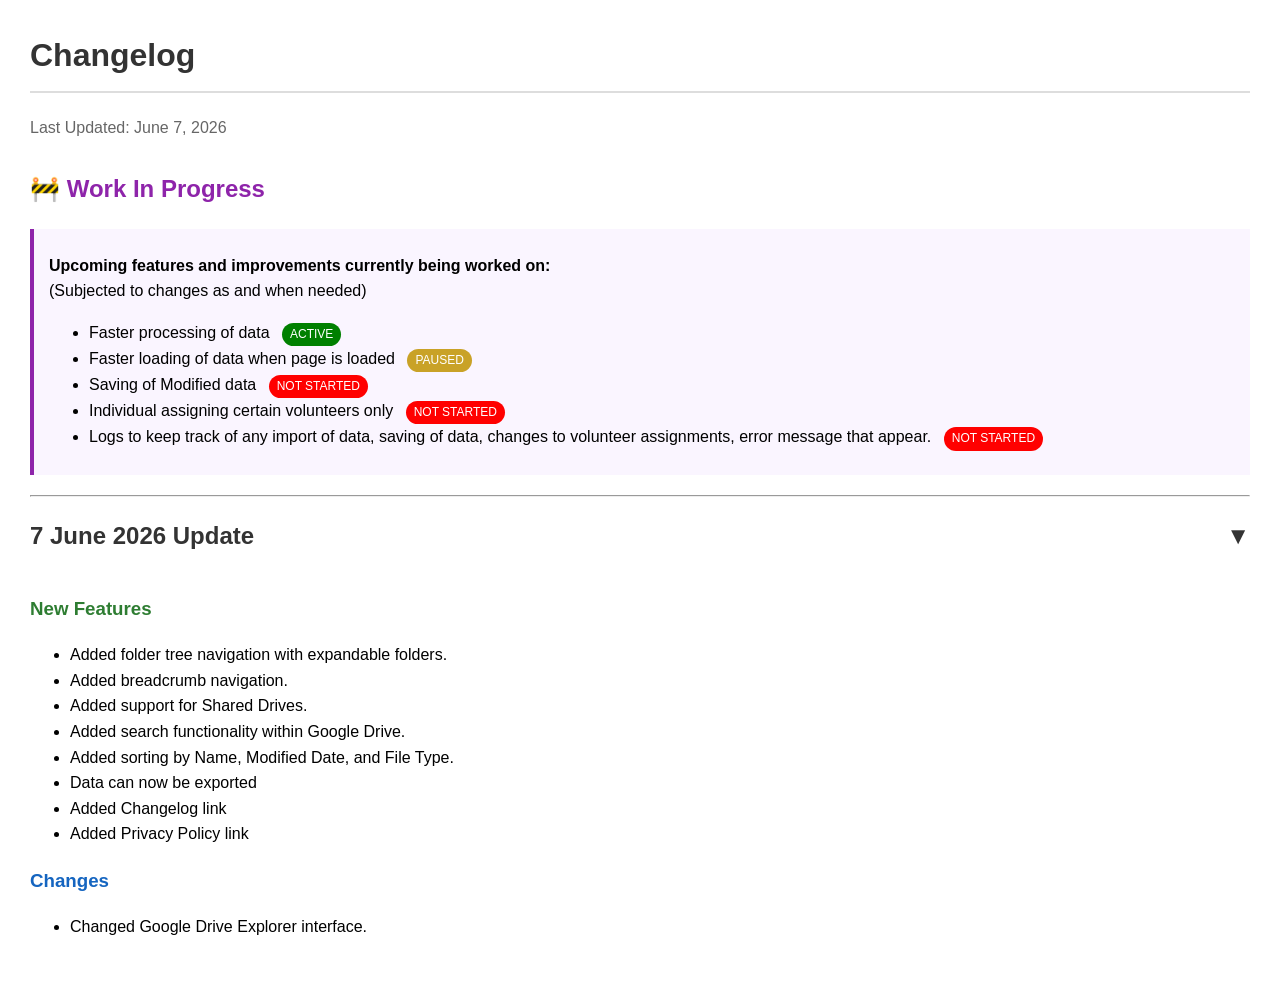
==== Webpage/changelog.html @ ed9d00ed "change google drive interface, export of data is working" ====
<!DOCTYPE html>
<html>
<head>
<style>
    body {
        font-family: Arial, sans-serif;
        margin: 30px;
        line-height: 1.6;
    }

    h1, h2, h3 {
        color: #333;
    }

    h1 {
        border-bottom: 2px solid #ddd;
        padding-bottom: 10px;
    }

    .updated {
        color: #666;
        margin-bottom: 30px;
    }

    .version {
        margin-bottom: 30px;
    }

    .feature {
        color: #2e7d32;
        font-weight: bold;
    }

    .improvement {
        color: #1565c0;
        font-weight: bold;
    }

    .fix {
        color: #d84315;
        font-weight: bold;
    }

    .wip {
        color: #8e24aa;
        font-weight: bold;
    }

    .wip-list {
        border-left: 4px solid #8e24aa;
        padding-left: 15px;
        background: #faf5ff;
        padding-top: 8px;
        padding-bottom: 8px;
        margin-bottom: 20px;
    }

    .status-badge-green {
        display: inline-block;
        background: green;
        color: white;
        padding: 2px 8px;
        border-radius: 12px;
        font-size: 12px;
        margin-left: 8px;
    }
    .status-badge-yellow {
        display: inline-block;
        background: #C9A227;
        color: white;
        padding: 2px 8px;
        border-radius: 12px;
        font-size: 12px;
        margin-left: 8px;
    }
    .status-badge-red {
        display: inline-block;
        background: red;
        color: white;
        padding: 2px 8px;
        border-radius: 12px;
        font-size: 12px;
        margin-left: 8px;
    }

    ul {
        margin-top: 5px;
    }

    .version-body {
        overflow: hidden;
        max-height: 1000px;
        transition: all 0.25s ease;
    }

    .version.collapsed .version-body {
        max-height: 0;
        opacity: 0;
        padding: 0;
    }

    /* arrow indicator */
    .version-header {
        cursor: pointer;
        user-select: none;
        position: relative;
        padding-right: 20px;
    }

    .version-header:hover {
        background: #e8f0fe;   /* soft blue (Google-like hint) */
    }

    /* arrow */
    .version-header::after {
        content: "▼";
        position: absolute;
        right: 0;
        transition: transform 0.2s ease;
    }

    /* rotate arrow when collapsed */
    .version.collapsed .version-header::after {
        transform: rotate(90deg);
    }
</style>
</head>
<body>

<h1>Changelog</h1>

<div class="updated">
    Last Updated: June 7, 2026
</div>

<!-- Work In Progress shown first -->
<h2 class="wip">🚧 Work In Progress</h2>

<div class="wip-list">
    <p style="margin-bottom: 0%;"><strong>Upcoming features and improvements currently being worked on:</strong></p>
    <p style="margin-top: 0%;"> (Subjected to changes as and when needed)</p>

    <ul>
        <li>Faster processing of data <span class="status-badge-green">ACTIVE</span></li>
        <li>Faster loading of data when page is loaded <span class="status-badge-yellow">PAUSED</span></li>
        <li>Saving of Modified data <span class="status-badge-red">NOT STARTED</span></li>
        <li>Individual assigning certain volunteers only <span class="status-badge-red">NOT STARTED</span></li>
        <li>Logs to keep track of any import of data, saving of data, changes to volunteer assignments, error message that appear. <span class="status-badge-red">NOT STARTED</span></li>
    </ul>
</div>
<hr>
<div class="version">
    <h2 class="version-header" onclick="toggleVersion(this)">7 June 2026 Update</h2>

    <div class="version-body">
        <h3 class="feature">New Features</h3>
        <ul>
            <li>Added folder tree navigation with expandable folders.</li>
            <li>Added breadcrumb navigation.</li>
            <li>Added support for Shared Drives.</li>
            <li>Added search functionality within Google Drive.</li>
            <li>Added sorting by Name, Modified Date, and File Type.</li>
            <li>Data can now be exported</li>
            <li>Added Changelog link</li>
            <li>Added Privacy Policy link</li>
        </ul>

        <h3 class="improvement">Changes</h3>
        <ul>
            <li>Changed Google Drive Explorer interface.</li>
        </ul>
    </div>
</div>

<!--
<div class="version">
    <h2>Version 2.5.0</h2>

    <h3 class="feature">New Features</h3>
    <ul>
        <li>Added custom Google Drive Explorer interface.</li>
        <li>Added folder tree navigation with expandable folders.</li>
        <li>Added breadcrumb navigation.</li>
        <li>Added support for Shared Drives.</li>
        <li>Added search functionality within Google Drive.</li>
        <li>Added sorting by Name, Modified Date, and File Type.</li>
    </ul>

    <h3 class="improvement">Changes</h3>
    <ul>
        <li>Improved Google Drive import workflow.</li>
        <li>Improved export destination selection.</li>
        <li>Enhanced folder navigation performance using lazy loading.</li>
        <li>Added pagination support with "Load More" functionality.</li>
        <li>Added file-type specific icons for Excel, JSON, PDF, and folders.</li>
    </ul>

    <h3 class="fix">Bug Fixes</h3>
    <ul>
        <li>Fixed breadcrumb stacking issue.</li>
        <li>Fixed folder tree not refreshing correctly.</li>
        <li>Fixed navigation state when returning to root folder.</li>
        <li>Fixed export folder selection behavior.</li>
        <li>Fixed Google Drive authentication scope issues.</li>
        <li>Fixed folder highlighting persistence.</li>
    </ul>
</div>

========================
Template below here
========================
<div class="version"> (class="version collapsed") <--- this mean that its disable
    <h2 class="version-header" onclick="toggleVersion(this)">7 June 2026 Update</h2>

    <div class="version-body">
        <h3 class="feature">New Features</h3>
        <ul>
            <li>Added Google Drive file import support.</li>
            <li>Added Google Drive file export support.</li>
        </ul>

        <h3 class="fix">Bug Fixes</h3>
        <ul>
            <li>Resolved Excel file upload validation issues.</li>
            <li>Fixed Drive Picker initialization timing issues.</li>
        </ul>
    </div>
</div>
-->

</body>
<script>
    function toggleVersion(header) {
        const version = header.parentElement;
        version.classList.toggle("collapsed");
    }
</script>
</html>
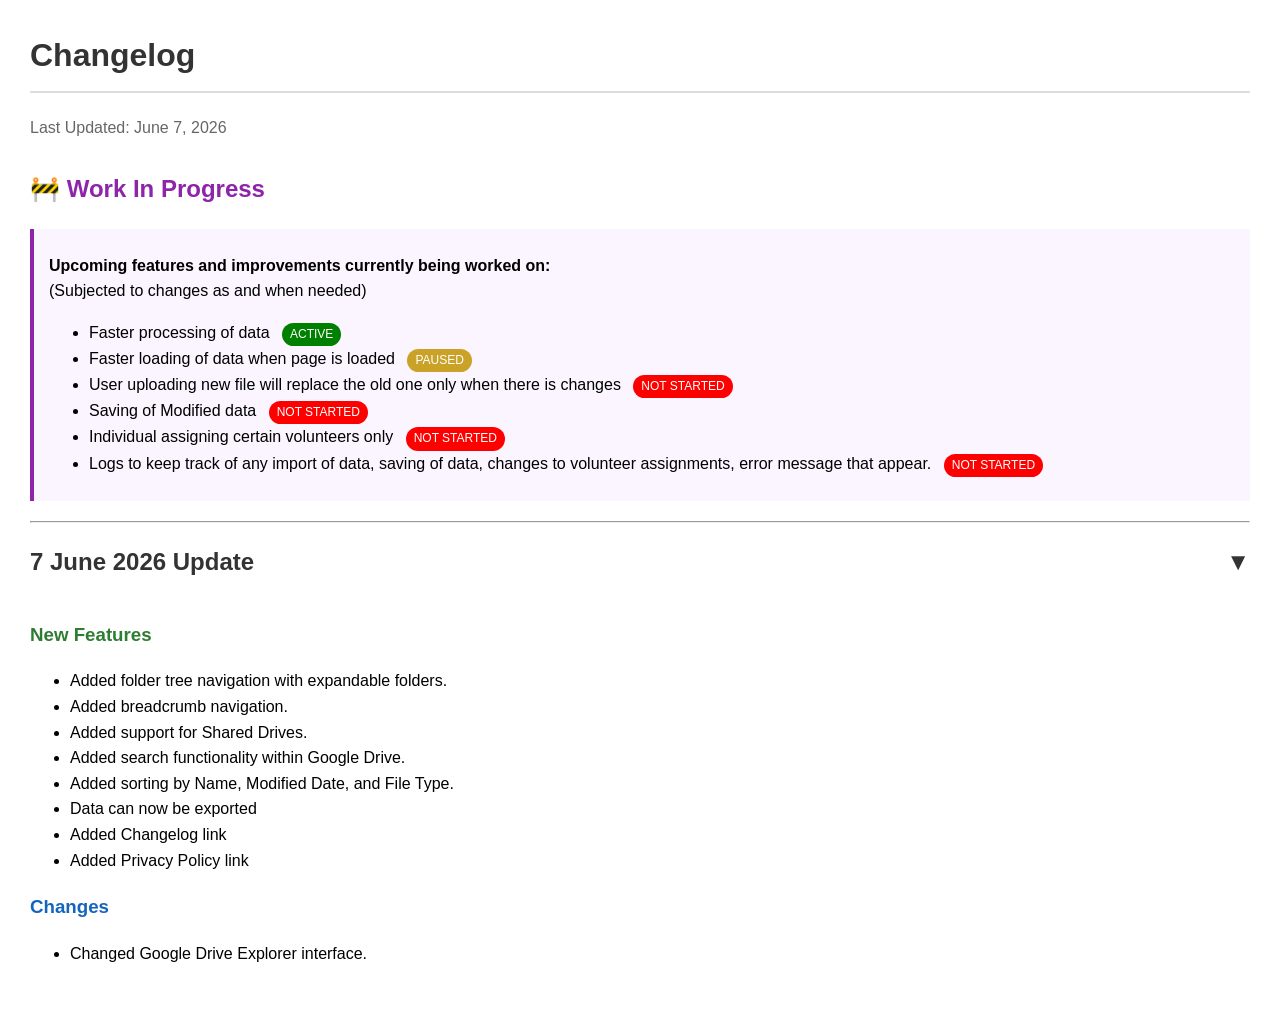
==== commit 750bab2c: "added coords processing when user import file" ====
--- a/Webpage/changelog.html
+++ b/Webpage/changelog.html
@@ -143,6 +143,7 @@
     <ul>
         <li>Faster processing of data <span class="status-badge-green">ACTIVE</span></li>
         <li>Faster loading of data when page is loaded <span class="status-badge-yellow">PAUSED</span></li>
+        <li>User uploading new file will replace the old one only when there is changes <span class="status-badge-red">NOT STARTED</span></li></li>
         <li>Saving of Modified data <span class="status-badge-red">NOT STARTED</span></li>
         <li>Individual assigning certain volunteers only <span class="status-badge-red">NOT STARTED</span></li>
         <li>Logs to keep track of any import of data, saving of data, changes to volunteer assignments, error message that appear. <span class="status-badge-red">NOT STARTED</span></li>
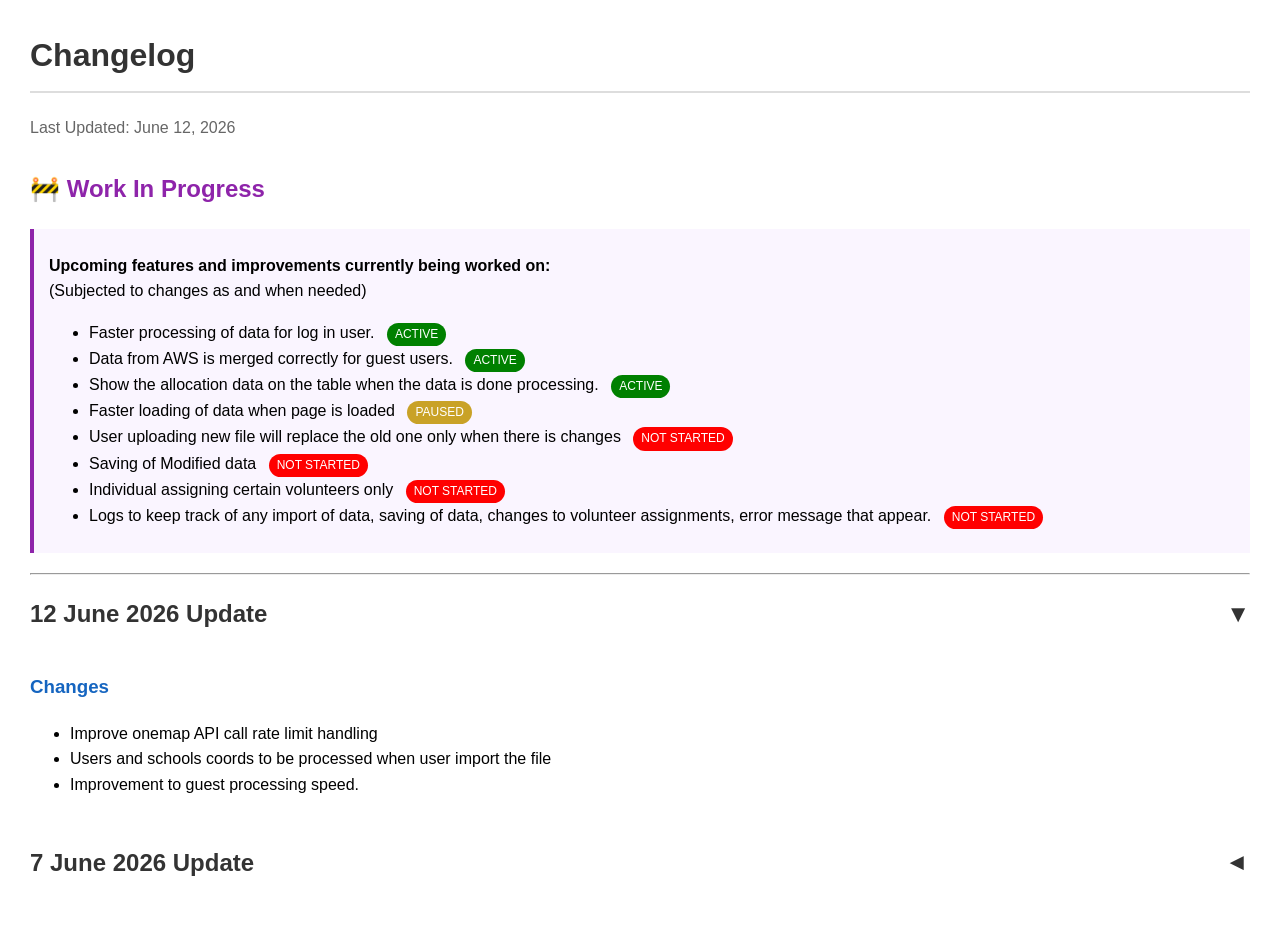
==== commit 057d13b3: "12 june progress - Progress on guest batch processing. - Verification of volunteers and schools loca" ====
--- a/Webpage/changelog.html
+++ b/Webpage/changelog.html
@@ -130,7 +130,7 @@
 <h1>Changelog</h1>
 
 <div class="updated">
-    Last Updated: June 7, 2026
+    Last Updated: June 12, 2026
 </div>
 
 <!-- Work In Progress shown first -->
@@ -141,7 +141,9 @@
     <p style="margin-top: 0%;"> (Subjected to changes as and when needed)</p>
 
     <ul>
-        <li>Faster processing of data <span class="status-badge-green">ACTIVE</span></li>
+        <li>Faster processing of data for log in user. <span class="status-badge-green">ACTIVE</span></li>
+        <li>Data from AWS is merged correctly for guest users. <span class="status-badge-green">ACTIVE</span></li>
+        <li>Show the allocation data on the table when the data is done processing. <span class="status-badge-green">ACTIVE</span></li>
         <li>Faster loading of data when page is loaded <span class="status-badge-yellow">PAUSED</span></li>
         <li>User uploading new file will replace the old one only when there is changes <span class="status-badge-red">NOT STARTED</span></li></li>
         <li>Saving of Modified data <span class="status-badge-red">NOT STARTED</span></li>
@@ -150,7 +152,21 @@
     </ul>
 </div>
 <hr>
+
 <div class="version">
+    <h2 class="version-header" onclick="toggleVersion(this)">12 June 2026 Update</h2>
+
+    <div class="version-body">
+        <h3 class="improvement">Changes</h3>
+        <ul>
+            <li>Improve onemap API call rate limit handling</li>
+            <li>Users and schools coords to be processed when user import the file</li>
+            <li>Improvement to guest processing speed.</li>
+        </ul>
+    </div>
+</div>
+
+<div class="version collapsed">
     <h2 class="version-header" onclick="toggleVersion(this)">7 June 2026 Update</h2>
 
     <div class="version-body">
